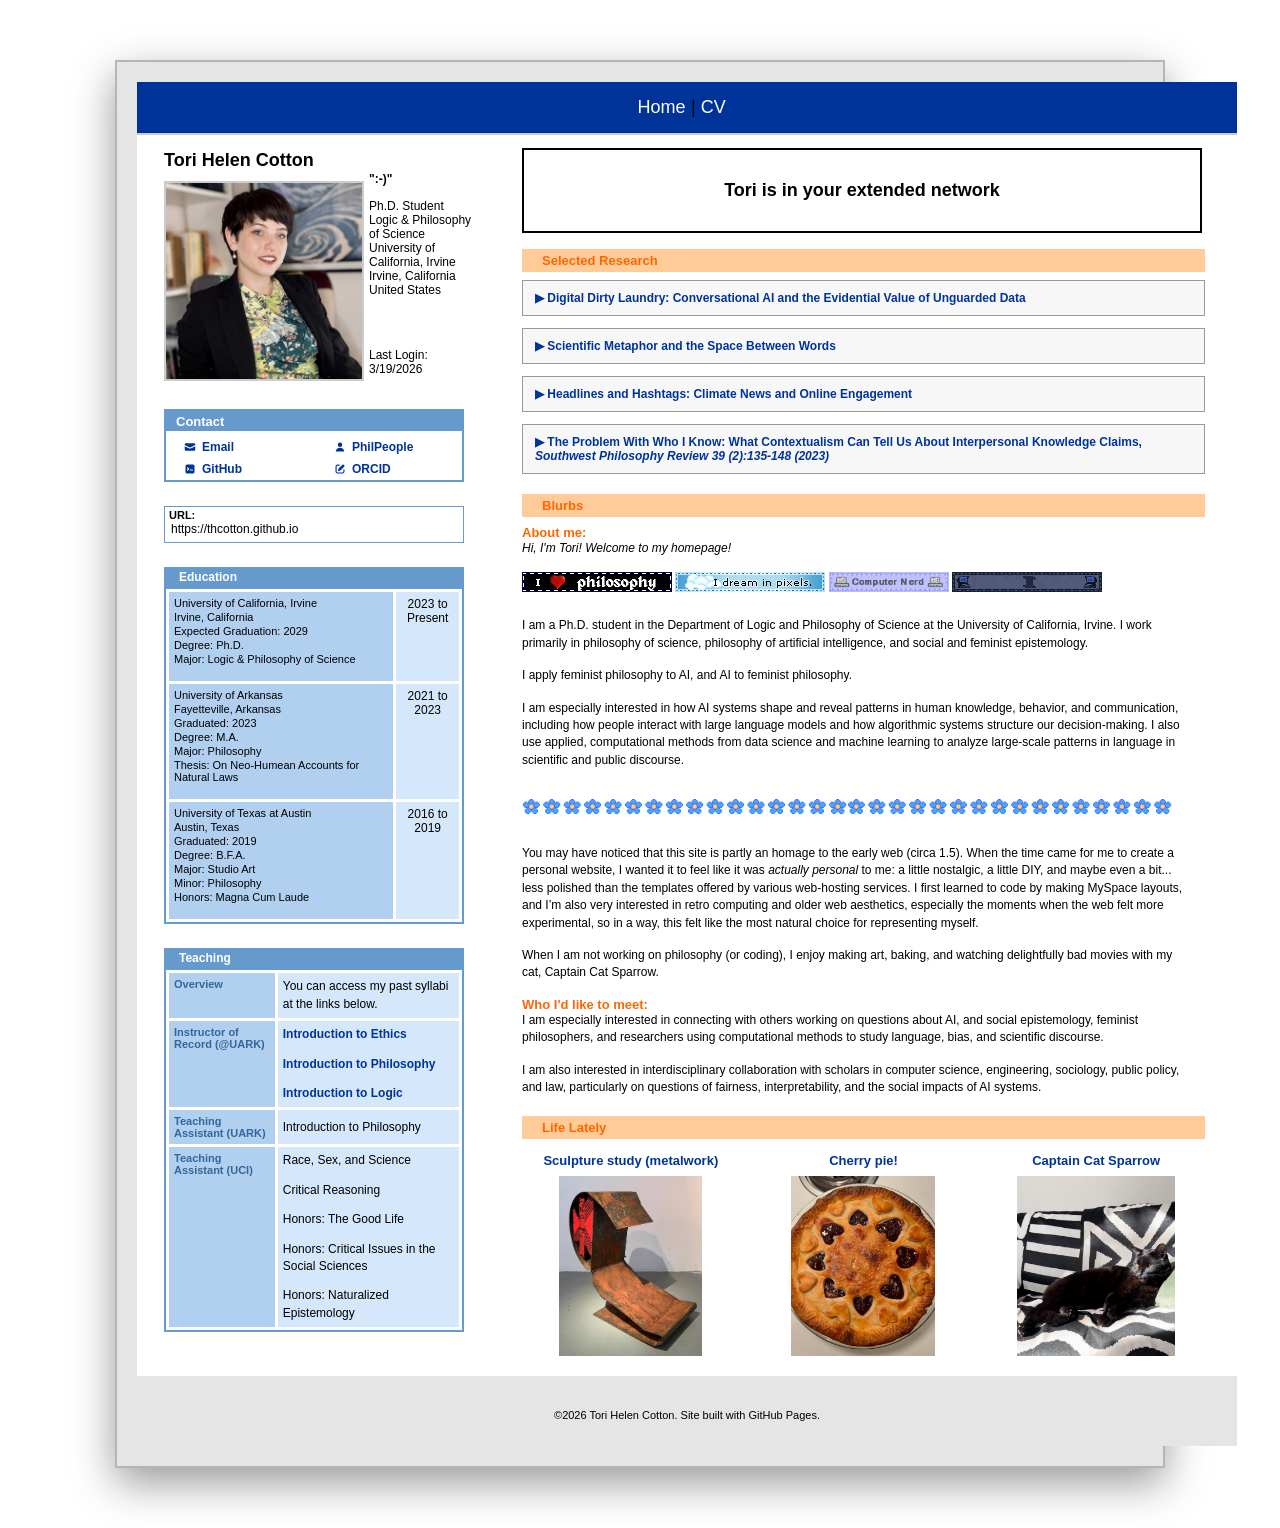
==== index.html @ a91fbf72 "xp?" ====
<!DOCTYPE html>
<html lang="en">

<head>
  <meta charset="UTF-8">
  <meta name="viewport" content="width=device-width, initial-scale=1.0">
  <meta http-equiv="X-UA-Compatible" content="ie=edge">
  <link rel="stylesheet" href="css/normalize.css">
  <link rel="stylesheet" href="css/styles.css">
  <title>Tori Helen Cotton</title>
</head>

<body>
  <div class="desktop-pad">
    <div class="master-container">

    <!-- Main Header Begins -->
    <header class="main-header">

      <nav class="navbar">
        <ul>
          <li><a href="#">Home</a></li>
          <li><a href="pictures/THCotton March 13 CV.pdf" target="_blank">CV</a></li>
        </ul>
      </nav>

    </header>
    <!-- Main Header Ends -->

    <div class="page-content-container">

      <!-- Profile Sidebar Begins -->
      <aside class="profile-sidebar">

        <header>
          <h1>Tori Helen Cotton</h1>
        </header>

        <!-- Profile Picture -->
        <div class="profile-picture-container">
          <img class="profile-pic" src="pictures/tori.jpg" alt="Profile picture of Tori Helen Cotton" width="150">

          <p class="personal-msg"><b>":-)"</b></p>

          <ul class="gender-age">
            <li>Ph.D. Student</li>
            <li>Logic & Philosophy of Science</li>
            <li>University of California, Irvine</li>
            <li>Irvine, California</li>
            <li>United States</li>
</ul>

          <ul class="last-login">
            <li>Last Login:</li>
            <li>3/19/2026</li>
          </ul>
        </div>

<!-- Contact Box -->
<section class="contact-box">
  <h2>Contact</h2>

  <div class="contact-images">
    <a class="contact-link" href="mailto:thcotton@uci.edu" aria-label="Email Tori">
      <svg xmlns="http://www.w3.org/2000/svg" viewBox="0 0 16 16" fill="currentColor" class="contact-icon">
        <path d="M2.5 3A1.5 1.5 0 0 0 1 4.5v.793c.026.009.051.02.076.032L7.674 8.51c.206.1.446.1.652 0l6.598-3.185A.755.755 0 0 1 15 5.293V4.5A1.5 1.5 0 0 0 13.5 3h-11Z" />
        <path d="M15 6.954 8.978 9.86a2.25 2.25 0 0 1-1.956 0L1 6.954V11.5A1.5 1.5 0 0 0 2.5 13h11a1.5 1.5 0 0 0 1.5-1.5V6.954Z" />
      </svg>
      <span>Email</span>
    </a>

    <a class="contact-link" href="https://philpeople.org/profiles/tori-helen-cotton" target="_blank" rel="noopener noreferrer" aria-label="PhilPeople profile">
      <svg xmlns="http://www.w3.org/2000/svg" viewBox="0 0 16 16" fill="currentColor" class="contact-icon">
        <path d="M8 8a3 3 0 1 0 0-6 3 3 0 0 0 0 6ZM12.735 14c.618 0 1.093-.561.872-1.139a6.002 6.002 0 0 0-11.215 0c-.22.578.254 1.139.872 1.139h9.47Z" />
      </svg>
      <span>PhilPeople</span>
    </a>

    <a class="contact-link" href="https://github.com/thcotton" target="_blank" rel="noopener noreferrer" aria-label="GitHub profile">
      <svg xmlns="http://www.w3.org/2000/svg" viewBox="0 0 16 16" fill="currentColor" class="contact-icon">
        <path fill-rule="evenodd" d="M2 4a2 2 0 0 1 2-2h8a2 2 0 0 1 2 2v8a2 2 0 0 1-2 2H4a2 2 0 0 1-2-2V4Zm2.22 1.97a.75.75 0 0 0 0 1.06l.97.97-.97.97a.75.75 0 1 0 1.06 1.06l1.5-1.5a.75.75 0 0 0 0-1.06l-1.5-1.5a.75.75 0 0 0-1.06 0ZM8.75 8.5a.75.75 0 0 0 0 1.5h2.5a.75.75 0 0 0 0-1.5h-2.5Z" clip-rule="evenodd" />
      </svg>
      <span>GitHub</span>
    </a>

    <a class="contact-link" href="https://orcid.org/0009-0008-4701-6081" target="_blank" rel="noopener noreferrer" aria-label="ORCID profile">
      <svg xmlns="http://www.w3.org/2000/svg" viewBox="0 0 16 16" fill="currentColor" class="contact-icon">
        <path d="M13.488 2.513a1.75 1.75 0 0 0-2.475 0L6.75 6.774a2.75 2.75 0 0 0-.596.892l-.848 2.047a.75.75 0 0 0 .98.98l2.047-.848a2.75 2.75 0 0 0 .892-.596l4.261-4.262a1.75 1.75 0 0 0 0-2.474Z" />
        <path d="M4.75 3.5c-.69 0-1.25.56-1.25 1.25v6.5c0 .69.56 1.25 1.25 1.25h6.5c.69 0 1.25-.56 1.25-1.25V9A.75.75 0 0 1 14 9v2.25A2.75 2.75 0 0 1 11.25 14h-6.5A2.75 2.75 0 0 1 2 11.25v-6.5A2.75 2.75 0 0 1 4.75 2H7a.75.75 0 0 1 0 1.5H4.75Z" />
      </svg>
      <span>ORCID</span>
    </a>
  </div>
</section>
        <!-- MySpace URL -->
        <section class="myspace-url-box">
          <h3><b>URL:</b></h3>
          <p>https://thcotton.github.io</p>
        </section>

<!-- Schools Section -->
<section class="schools">
  <table class="sidebar-table">

    <caption>
      <h2 class="sidebar-table-h2">Education</h2>
    </caption>

    <tbody>

      <tr>
        <th class="sidebar-table-header" scope="row">
          <ul>
            <li>University of California, Irvine</li>
            <li>Irvine, California</li>
            <li>Expected Graduation: 2029</li>
            <li>Degree: Ph.D.</li>
            <li>Major: Logic & Philosophy of Science</li>
          </ul>
        </th>
        <td class="sidebar-table-data">2023 to Present</td>
      </tr>

      <tr>
        <th class="sidebar-table-header" scope="row">
          <ul>
            <li>University of Arkansas</li>
            <li>Fayetteville, Arkansas</li>
            <li>Graduated: 2023</li>
            <li>Degree: M.A.</li>
            <li>Major: Philosophy</li>
            <li>Thesis: On Neo-Humean Accounts for Natural Laws</li>
          </ul>
        </th>
        <td class="sidebar-table-data">2021 to 2023</td>
      </tr>

      <tr>
        <th class="sidebar-table-header" scope="row">
          <ul>
            <li>University of Texas at Austin</li>
            <li>Austin, Texas</li>
            <li>Graduated: 2019</li>
            <li>Degree: B.F.A.</li>
            <li>Major: Studio Art</li>
            <li>Minor: Philosophy</li>
            <li>Honors: Magna Cum Laude</li>
          </ul>
        </th>
        <td class="sidebar-table-data">2016 to 2019</td>
      </tr>

    </tbody>
  </table>
</section>

<!-- Teaching Section -->
<section class="interests">
  <table class="sidebar-table">

    <caption>
      <h2 class="sidebar-table-h2">Teaching</h2>
    </caption>

    <tbody>

      <tr>
        <th class="sidebar-table-header" scope="row">Overview</th>
        <td class="sidebar-table-data">
          <p>
            You can access my past syllabi at the links below.
          </p>
        </td>
      </tr>

      <tr>
        <th class="sidebar-table-header" scope="row">Instructor of Record (@UARK)</th>
        <td class="sidebar-table-data">
          <p><a href="pictures/Ethics%20Syllabus%20Sumer%202023.pdf" target="_blank">Introduction to Ethics</a></p>
          <p><a href="pictures/Introduction%20to%20Philosophy%20Syllabus%20Summer%202022.pdf" target="_blank">Introduction to Philosophy</a></p>
          <p><a href="pictures/Logic%20Syllabus.pdf" target="_blank">Introduction to Logic</a></p>
        </td>
      </tr>

      <tr>
        <th class="sidebar-table-header" scope="row">Teaching Assistant (UARK)</th>
        <td class="sidebar-table-data">
          <p>Introduction to Philosophy</p>
        </td>
      </tr>

      <tr>
        <th class="sidebar-table-header" scope="row">Teaching Assistant (UCI)</th>
        <td class="sidebar-table-data">
          <p>Race, Sex, and Science</p>
          <p>Critical Reasoning</p>
          <p>Honors: The Good Life</p>
          <p>Honors: Critical Issues in the Social Sciences</p>
          <p>Honors: Naturalized Epistemology</p>
        </td>
      </tr>

    </tbody>
  </table>
</section>
      </aside>
      <!-- Profile Side Bar Ends -->

      <!-- Main Section -->
      <main>

        <section class="user-network">
          <header>
            <h2>Tori is in your extended network</h2>
          </header>
        </section>

<section class="blog">
  <header class="main-section-header">
    <h2 class="main-section-h2">Selected Research</h2>
  </header>

  <details>
    <summary>Digital Dirty Laundry: Conversational AI and the Evidential Value of Unguarded Data</summary>
    <p>
      Conversational AI chatbots are trained on large-scale human language data and shaped by user interaction. Drawing on standpoint epistemology, I argue that they occupy an epistemic position structurally analogous to that of insider-outsiders: marginalized persons treated as socially irrelevant, affording access to information others overlook. Chatbots’ exposure to unguarded disclosures may generate a novel evidential resource for studying patterns of human behavior, bias, and self-disclosure often filtered out by traditional methods such as surveys or interviews. However, access to this evidence is highly asymmetric. The organizations that develop these systems are positioned to collect and use these data at scale. 
    </p>
  </details>

  <details>
    <summary>Scientific Metaphor and the Space Between Words</summary>
    <p>
      Metaphors are central to scientific explanation, yet philosophers of science lack scalable methods for studying their use. This paper introduces an approach to the study of scientific metaphor that is informed by methods in natural language processing and the digital humanities. It argues that these methods can be repurposed as a philosophical tool for analyzing scientific language at scale. Using a corpus of reproductive biology articles spanning several decades and thousands of texts, the analysis draws on familiar claims from feminist philosophy of biology about gendered metaphors in descriptions of sperm and egg cells as a case study, and operationalizes these claims to track shifting patterns of linguistic association over time. The results suggest that metaphors previously identified in the literature are recoverable within this framework and that their associated patterns change in measurable ways—often through restructuring rather than disappearance. Overall, this shows how new computational methods can extend qualitative work by making large-scale patterns in metaphor use empirically tractable. 
    </p>
  </details>

  <details>
    <summary>Headlines and Hashtags: Climate News and Online Engagement</summary>
    <p>
      In our technologically saturated society, social media platforms increasingly shape public perception of urgent issues, including climate change. However, despite rising media exposure and a significant increase in climate-related disasters, public concern about climate change has not increased proportionally. Using data from over 10 million tweets and 140,000 news articles from 2016 to 2018, this study examines the relationship between media coverage and online engagement with climate change. The analysis compares the volume and sentiment of climate-related news stories with patterns in climate-related tweets. While a modest positive correlation appears between the sentiment of tweets and news articles, negative correlations emerge across most other measures. In particular, higher volumes of climate-related news coverage are associated with lower average stance and sentiment in climate-related tweets, and the average stance of tweets is negatively correlated with the sentiment of news articles. These findings suggest that increased media coverage may not foster public urgency as expected, raising questions about the role of news media in shaping public perception of politicized issues and highlighting the need for further research on the dynamics of media influence. 
    </p>
  </details>
   <details>
     <summary>The Problem With Who I Know: What Contextualism Can Tell Us About Interpersonal Knowledge Claims, <em>Southwest Philosophy Review 39 (2):135-148 (2023) </em>
</summary>
    <p>
      ‘I know his name.’ ‘I know something about him.’ ‘I know him.’ Consider how these uses of ‘know’ differ. The first two instances of know, seem to point to knowledge about something. Yet in the latter claim, the subject of the assertion is not a singular fact, but another person. I call these knowledge claims interpersonal knowledge. In the following paper, I provide an account for these interpersonal knowledge claims which employs the Conversational Contextualist view of language by synthesizing Allan Gibbard’s Norm-Expressivist account for ‘good’ with an account of knowledge based in social epistemology. Under my theory ‘knowing someone claims’ amount to endorsements of our beliefs; as such, there is no truth-apt interpersonal knowledge. What is occurring is a self-assessment of our relationship to another person, based on our non-cognitive attitude towards the fact that we should know them. Therefore interpersonal knowledge claims are self-affirmations that assert we are doing what we believe we should, in an attempt to embody our perceived relationship with another person.
    </p>
     </details>

  </section>

        <section class="blurbs">
          <header class="main-section-header">
            <h2 class="main-section-h2">Blurbs</h2>
          </header>

          <h3>About me:</h3>
        <p><em>Hi, I'm Tori! Welcome to my homepage!

        </em></p><p>
<img src="pictures/philosophy.gif" class="blinkie"> <img src="pictures/pixels.gif" class="blinkie"> <img src="pictures/nerd.gif" class="blinkie"> <img src="pictures/cogito.gif" class="blinkie"><br> </p>
    
        <p>I am a Ph.D. student in the Department of Logic and Philosophy of Science at the University of California, Irvine. I work primarily in philosophy of science, philosophy of artificial intelligence, and social and feminist epistemology.
        </p>
        <p> I apply feminist philosophy to AI, and AI to feminist philosophy.</p>
        <p>
        I am especially interested in how AI systems shape and reveal patterns in human knowledge, behavior, and communication, including how people interact with large language models and how algorithmic systems structure our decision-making. I also use applied, computational methods from data science and machine learning to analyze large-scale patterns in language in scientific and public discourse.
        </p>

    
<div class="divider">
  <img src="pictures/flowers.gif" alt="" class="divider-small">
  <img src="pictures/flowers.gif" alt="" class="divider-small">
</div>
          <p>
         You may have noticed that this site is partly an homage to the early web (circa 1.5). When the time came for me to create a personal website, I wanted it to feel like it was <i>actually personal</i> to me: a little nostalgic, a little DIY, and maybe even a bit... less polished than the templates offered by various web-hosting services. I first learned to code by making MySpace layouts, and I’m also very interested in retro computing and older web aesthetics, especially the moments when the web felt more experimental, so in a way, this felt like the most natural choice for representing myself.
        </p>

        <p>
        When I am not working on philosophy (or coding), I enjoy making art, baking, and watching delightfully bad movies with my cat, Captain Cat Sparrow.
        </p>

         <h3>Who I'd like to meet:</h3>
          <p>
          I am especially interested in connecting with others working on questions about AI, and social epistemology, feminist philosophers, and researchers using computational methods to study language, bias, and scientific discourse.
          </p>

          <p>
          I am also interested in interdisciplinary collaboration with scholars in computer science, engineering, sociology, public policy, and law, particularly on questions of fairness, interpretability, and the social impacts of AI systems.
        </p>
      
        </section>

        <section class="friends">
          <header class="main-section-header">
            <h2 class="main-section-h2">Life Lately</h2>
          </header>

          <div class="friend-pic-container">
              <figure>
              <figcaption><b>Sculpture study (metalwork)</b></figcaption>
              <img src="pictures/sculpture.png">
            </figure>
            
            <figure>
              <figcaption><b>Cherry pie!</b></figcaption>
              <img src="pictures/cherrypie2.jpg">
            </figure>
            
            <figure>
              <figcaption><b>Captain Cat Sparrow</b></figcaption>
              <img src="pictures/captainawake.jpg">
            </figure>
            
          </div>

        </section>

</main>
</div>
    <!-- Footer -->
    <footer class="footer">
   <div class="visitor-counter">
    <script type="text/javascript" src="https://www.freevisitorcounters.com/auth.php?id=e0f2114ea71b54738ea1b58b98f05e09434f6c10"></script>
    <script type="text/javascript" src="https://www.freevisitorcounters.com/en/home/counter/1521210/t/2"></script>
  </div>
      <small>©2026 Tori Helen Cotton. Site built with GitHub Pages.</small>
    </footer>
  </div>

</body>

</html>
---- css/styles.css ----
/*
========================================
Global
========================================
*/
html {
  box-sizing: border-box;
}

*, *:before, *:after {
  box-sizing: inherit;
}

body {
  font-family: verdana, arial, sans-serif, helvetica;
  font-size: 12px;
  margin: 0;
}

a {
  font-weight: bold;
  text-decoration: none;
}

a:link {
  color: #003399;
}

a:visited {
  color: #003399;
}

a:hover {
  text-decoration: underline;
  color: #cc0000;
}

h1 {
  font-size: 18px;
  font-weight: bold;
  margin-top: 15px;
  margin-bottom: 0;
}

h2 {
  font-size: 13px;
  margin: 0;
  font-weight: bold;
}

h3 {
  font-size: 12px;
}

p {
  line-height: 1.45;
}


/* ========================================
   XP Background (outer layer)
======================================== */
body {
  margin: 0;
  background-image: url("pictures/xp.jpg"); /* your XP image */
  background-size: cover;
  background-position: center;
  background-attachment: fixed;
}

/* ========================================
   Grey "desktop" layer
======================================== */
.desktop-pad {
  width: 1050px;              /* controls overall width */
  margin: 60px auto;          /* space around (shows XP) */
  background-color: #e5e5e5;  /* your original grey */
  padding: 20px;
  border: 2px solid #b5b5b5;
  box-shadow: 0 15px 40px rgba(0,0,0,0.4);
}

/*
========================================
Master Container
========================================
*/
.master-container {
  margin: 0 auto;
  width: 1100px;
  background-color: white;
}

/*
========================================
Main Header
========================================
*/
.main-header {
  display: contents;
  flex-direction: column;
  justify-content: center;
  height: 151px;
  background-color: rgb(0, 51, 153);
  color: #ffffff;
}

.main-header ul {
  list-style-type: none;
}

.main-header a:link {
  color: #ffffff;
  font-weight: normal;
}

.main-header a:visited {
  color: #ffffff;
}

/*
========================================
Search Bar
========================================
*/
.search-bar {
  display: grid;
  grid-template-columns: .25fr 1fr .25fr;
}

.search-bar form {
  justify-self: center;
  margin: 0;
}

.search-bar form [type="text"] {
  width: 180px;
}

.search-bar form [type="radio"] {
  margin-right: .33rem;
}

.search-bar ul {
  display: flex;
}

.submit-btn {
  margin: 8px;
  border: 1px solid black;
  padding: 2px 7px;
  background-color: #E0FFFF;
  font-size: 11px;
  border-color: rgb(186, 186, 186);
}

.topnav {
  padding: 0;
  margin: 8px;
}

.topnav li:first-child::after {
  content: '|';
  margin: .33rem;
}

.home {
  justify-self: start;
}

.signup {
  justify-self: end;
}

/*
========================================
Navigation Bar
========================================
*/
.navbar {
  display: flex;
  align-items: center;
  justify-content: center;
  background-color: #003399;
  padding: 15px 0;
  border-bottom: 2px solid #ccc;
}

.navbar ul {
  display: flex;
  margin: 0 auto;
  padding: 0;
  flex-wrap: wrap;
  justify-content: center;
}

.navbar li::after {
  content: '|';
  margin: .33rem;
  color: black;
  font-size: 18px;
}

.navbar li:last-child::after {
  content: '';
}
.navbar a {
  font-size: 18px;
}

.navbar a:hover {
  color: #003399;
  font-size: 18px;
}

/*
========================================
Page Content Container
========================================
*/
.page-content-container {
  display: grid;
  grid-template-columns: 340px 1fr;
  grid-column-gap: 30px;
  grid-template-areas: "sidebar main";
  padding-right: 20px;
}

/*
========================================
Profile Sidebar Column
========================================
*/
.profile-sidebar {
  grid-area: sidebar;
  margin-left: 27px;
  width: 320px;
}

.profile-sidebar ul {
  list-style-type: none;
  padding: 0;
  margin: 0;
}

/*
========================================
Profile Picture Container
========================================
*/
.profile-picture-container {
  display: grid;
  grid-template-columns: 190px 115px;
  grid-template-rows: auto;
  grid-column-gap: 15px;
  margin-bottom: 18px;
  overflow: hidden;
  align-items: start;
}

.profile-picture-container p {
  margin: 0;
}

.profile-pic {
  grid-area: 1 / 1;
  margin-top: 10px;
  margin-bottom: 10px;
  width: 200px;
  max-width: 200px;
  height: 200px;
  object-fit: cover;
  display: block;
  border: 2px solid #ccc;
}

.personal-msg {
  grid-area: 1 / 2;
  margin: 0;
}

.gender-age {
  grid-area: 1 / 2;
}

.gender-age li:first-child {
  margin-top: 28px;
}

.last-login {
  grid-area: 1 / 2;
  align-self: end;
}

.last-login li:last-child {
  margin-bottom: 15px;
}

.pics-videos {
  grid-area: 1 / 1;
  justify-self: center;
  align-self: end;
  background: rgba(255, 255, 255, 0.9);
  padding: 2px 4px;
}

/*
========================================
Contact Box
========================================
*/
.contact-box {
  border: 2px solid rgb(102, 153, 204);
  width: 300px;
  margin-bottom: 24px;
}

.contact-box h2 {
  color: white;
  background-color: rgb(102, 153, 204);
  min-height: 20px;
  padding-left: 10px;
  display: flex;
  align-items: center;
}

.contact-images {
  display: grid;
  grid-template-columns: 150px 150px;
  margin: 0;
  margin-top: 5px;
  margin-left: 10px;
  
}

.contact-images svg {
  width: 1em;
  height: 1em;
}

.contact-link {
  display: inline-flex;
  align-items: center;
  gap: 6px;
  margin: 4px 8px;
  font-size: 12px; /* matches your site */
  color: (#e5e5e5);
}

/*
========================================
MySpace URL
========================================
*/
.myspace-url-box {
  width: 300px;
  border: 1px solid rgb(102, 153, 204);
  min-height: 36px;
  margin-bottom: 24px;
}

.myspace-url-box h3,
.myspace-url-box p {
  margin: 0;
  padding: 0;
}

.myspace-url-box h3 {
  font-size: 11px;
  padding-left: 4px;
  padding-top: 2px;
}

.myspace-url-box p {
  padding-left: 6px;
  padding-bottom: 4px;
}

/*
========================================
Sidebar Table Class
========================================
*/
.sidebar-table {
  border: 2px solid rgb(102, 153, 204);
  display: table;
  border-collapse: separate;
  border-spacing: 3px;
  width: 300px;
}

.sidebar-table-h2 {
  background-color: rgb(102, 153, 204);
  color: white;
  text-align: left;
  min-height: 20px;
  padding-left: 15px;
  padding-top: 3px;
  font-size: 12px;
}

.sidebar-table-header {
  vertical-align: top;
  text-align: left;
  width: 107px;
  background-color: rgb(177, 208, 240);
  color: #336699;
  padding: 5px;
  font-weight: bold;
  font-size: 11px;
}

.sidebar-table-data {
  width: 184px;
  background-color: rgb(213, 232, 251);
  padding: 5px;
}

/*
========================================
Interests
========================================
*/
.interests p {
  margin-top: 0;
}

.interests p:only-child,
.interests p:last-child {
  margin-bottom: 0;
}

.interests table {
  margin-bottom: 13px;
}

/*
========================================
Details
========================================
*/
.details table {
  margin-bottom: 22px;
}

/*
========================================
Schools
========================================
*/
.schools .sidebar-table-header {
  width: 228px;
  color: black;
  font-weight: normal;
}

.schools {
  margin-bottom: 24px;
}

.schools .sidebar-table-data {
  width: 63px;
  text-align: center;
  vertical-align: top;
}

.schools ul {
  margin-bottom: 1em;
}

.schools li {
  margin-bottom: 2px;
}

/*
========================================
Main Column
========================================
*/
main {
  grid-area: main;
  min-width: 0;
}

/*
========================================
User Network
========================================
*/
.user-network {
  display: flex;
  justify-content: center;
  align-items: center;
  width: 100%;
  max-width: 680px;
  margin: 13px auto 0 auto;
  min-height: 85px;
  border: 2px solid black;
  padding: 10px;
  text-align: center;
}

.user-network h2 {
  font-size: 18px;
}

.divider {
  display: flex;
  justify-content: flex-start;
  gap: 0;
  margin: 30px 0 30px 0px;
}

.divider-small {
  width: 325px;
  height: auto;
  display: block;
}
/*
========================================
Blog / Selected Research
========================================
*/
.blog {
  margin-top: 16px;
  margin-left: 15px;
  margin-right: 12px;
  margin-bottom: 20px;
}

.blog > p {
  margin-top: 3px;
  margin-bottom: 12px;
}

.blog details {
  margin-bottom: 12px;
  padding: 10px 12px;
  border: 1px solid #999;
  background-color: #f7f7f7;
  width: 100%;
}

.blog summary {
  cursor: pointer;
  font-weight: bold;
  color: #003399;
  list-style: none;
}
.blog summary:hover {
  color: #cc0000;
  text-decoration: underline;
}

.blog details[open] summary {
  color: #cc0000;
}

.blog summary::-webkit-details-marker {
  display: none;
}

.blog summary::before {
  content: "▶ ";
}

.blog details[open] summary::before {
  content: "▼ ";
}

.blog details p {
  margin-top: 10px;
  margin-bottom: 0;
  line-height: 1.5;
  overflow-wrap: break-word;
}

/*
========================================
Blurbs
========================================
*/
.main-section-header {
  background-color: #ffcc99;
  padding-top: 4px;
  padding-bottom: 4px;
  margin-bottom: 8px;
}

.main-section-h2 {
  color: #FF6600;
  margin-left: 20px;
  font-size: 13px;
}

.blurbs h3 {
  margin: 0;
  color: #FF6600;
  font-size: 13px;
  margin-left: 0px;
}

.blurbs p:nth-of-type(5) {
  margin-bottom: 2em;
}

.blurbs p {
  margin: 0 12px 15px 0px;
}

.blurbs {
  margin-top: 16px;
  margin-left: 15px;
  margin-right: 12px;
  margin-bottom: 20px;
}

.friends {
  margin-left: 15px;
  margin-right: 12px;
  margin-bottom: 20px;
}
.blinkie {
  height: 20px;
  vertical-align: middle;
  margin-left: 0;
  margin-bottom: 10px;
}
/*
========================================
Friend Space
========================================
*/
.friends header {
  margin-bottom: 6px;
}

.friends p:nth-of-type(1) {
  margin-top: 0;
  margin-left: 15px;
}

.focus-highlight {
  color: #cc0000;
  font-weight: normal;
  font-size: 13px;
}

.friend-pic-container {
  display: grid;
  grid-template-columns: repeat(3, 1fr);
  gap: 15px;
}

.friend-pic-container figure {
  margin: 0px;
  padding: 0;
  text-align: center;
}

.friend-pic-container img {
  width: 100%;
  height: 180px;
  object-fit: contain;
  display: block;
  background: transparent;
  border: none;
}

.friend-pic-container figcaption {
  color: #003399;
  margin-top: 8px;
  margin-bottom: 8px; 
  font-size: 13px;
}

.friends-list-link {
  display: flex;
  justify-content: flex-end;
  margin-top: 8px;
  margin-right: 8px;
  margin-bottom: 30px;
}

.friends-list-link a {
  color: #cc0000;
}

/*
========================================
Comment Wall
========================================
*/
.comment-wall .main-section-header {
  margin-bottom: 3px;
}

.comment-wall .main-section-h2 {
  margin-bottom: 0;
}

#comment-counter {
  margin-top: 0;
  margin-left: 15px;
  margin-bottom: 3px;
}

.comment-wall table {
  margin: auto;
  margin-bottom: 5px;
  width: calc(100% - 20px);
}

.comment-wall th {
  background-color: rgb(255, 153, 51);
  width: 170px;
  padding: 5px;
  vertical-align: top;
}

.comment-wall td {
  vertical-align: top;
  background-color: rgb(249, 214, 180);
  width: auto;
  padding: 5px;
}

.comment-wall figcaption,
.comment-wall figure {
  margin: 0;
}

.comment-wall figcaption {
  margin-bottom: 1em;
}

.comment-wall figure {
  margin-bottom: 20px;
}

.comment-wall h3 {
  font-size: 13px;
  margin: 0;
  margin-bottom: 1em;
}

.comment-wall p {
  font-weight: normal;
  text-align: left;
  margin: 0;
}

#add-comment {
  text-align: right;
  margin-right: 10px;
  margin-bottom: 5px;
}

/*
========================================
Footer
========================================
*/
footer {
  display: grid;
  grid-template-rows: auto auto;
  background-color: #e5e5e5;
  padding: 12px;
  min-height: 70px;
  width: 100%;
  text-align: center;
}

footer a {
  text-decoration: underline;
  font-weight: normal;
  font-size: 11px;
}

footer ul {
  display: flex;
  flex-wrap: wrap;
  justify-content: center;
  list-style-type: none;
  padding: 0;
  margin: 0;
  gap: 6px;
}

footer li:after {
  content: ' | ';
  font-weight: normal;
}

#last:after {
  content: none;
}

footer small {
  display: block;
  text-align: center;
  font-size: 11px;
  font-weight: normal;
  margin-top: 8px;
  width: 100%;
}
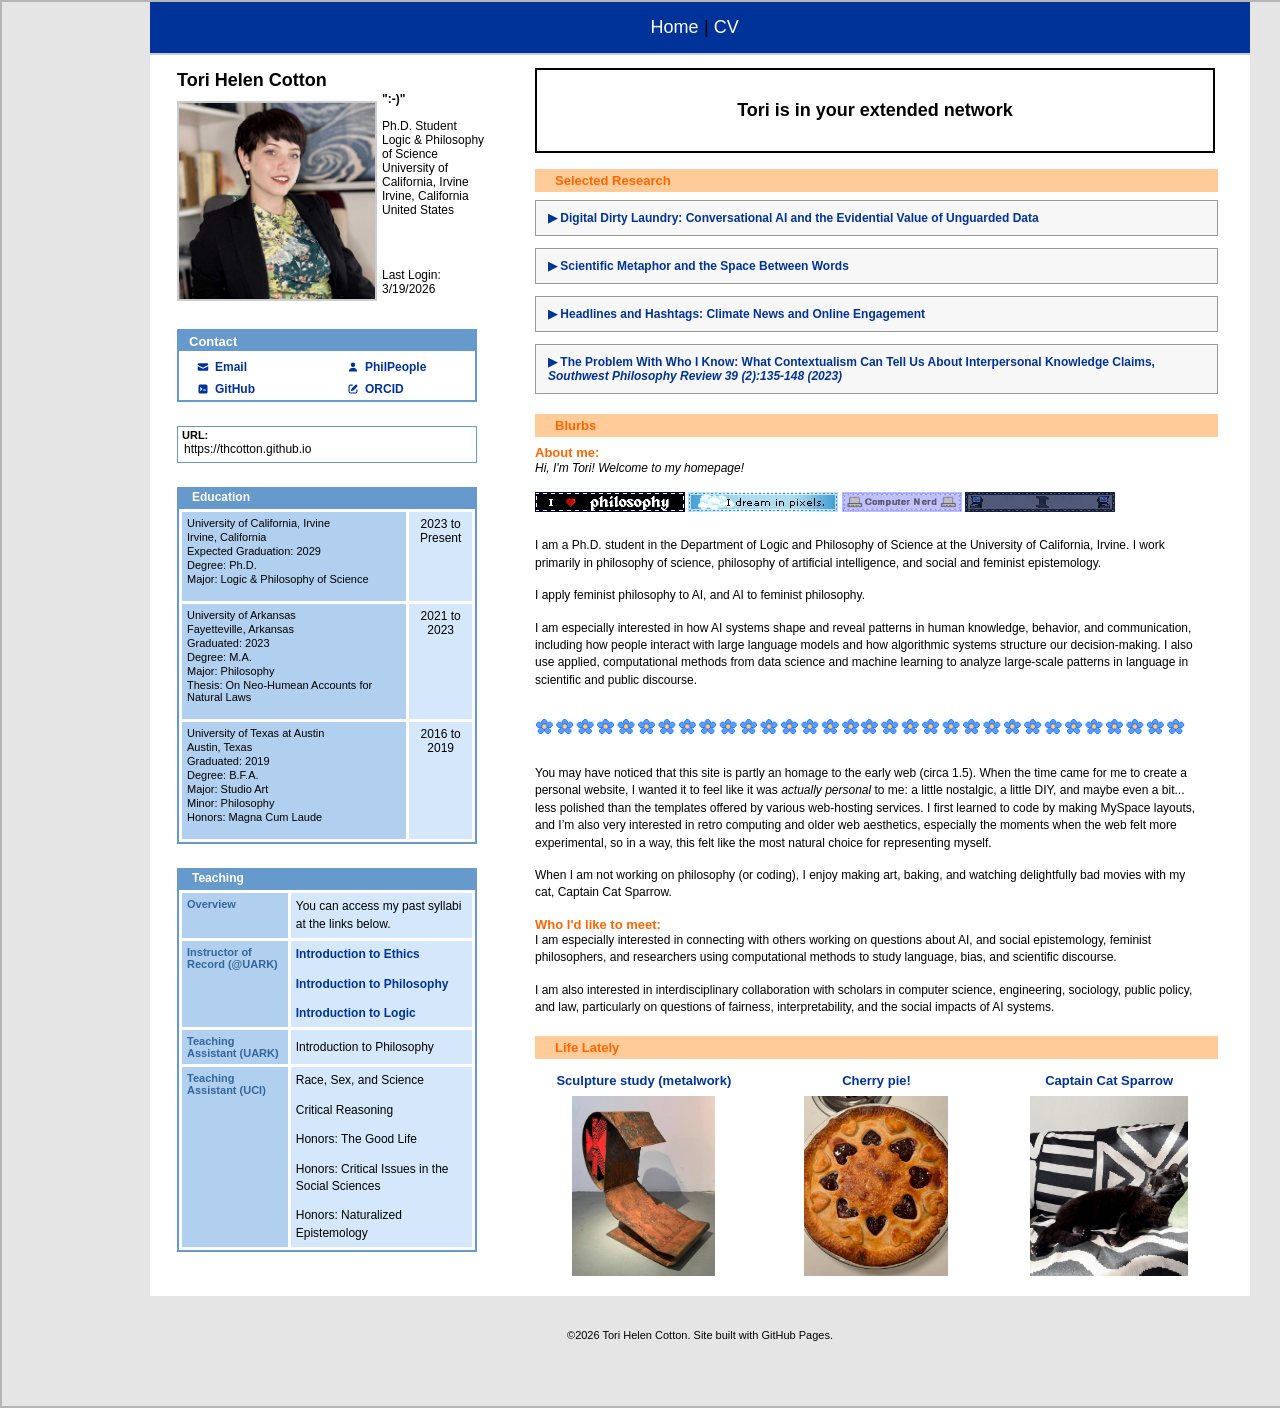
==== commit 7c01d1f8: "Update index.html" ====
--- a/index.html
+++ b/index.html
@@ -317,18 +317,19 @@
 
         </section>
 
-</main>
-</div>
+      </main>
+    </div>
+
     <!-- Footer -->
     <footer class="footer">
-   <div class="visitor-counter">
-    <script type="text/javascript" src="https://www.freevisitorcounters.com/auth.php?id=e0f2114ea71b54738ea1b58b98f05e09434f6c10"></script>
-    <script type="text/javascript" src="https://www.freevisitorcounters.com/en/home/counter/1521210/t/2"></script>
-  </div>
+      <div class="visitor-counter">
+        <script type="text/javascript" src="https://www.freevisitorcounters.com/auth.php?id=e0f2114ea71b54738ea1b58b98f05e09434f6c10"></script>
+        <script type="text/javascript" src="https://www.freevisitorcounters.com/en/home/counter/1521210/t/2"></script>
+      </div>
       <small>©2026 Tori Helen Cotton. Site built with GitHub Pages.</small>
     </footer>
+
   </div>
-
+</div>
 </body>
-
 </html>
--- a/css/styles.css
+++ b/css/styles.css
@@ -62,7 +62,7 @@
 ======================================== */
 body {
   margin: 0;
-  background-image: url("pictures/xp.jpg"); /* your XP image */
+  background-image: url("pictures/XP.jpg"); /* your XP image */
   background-size: cover;
   background-position: center;
   background-attachment: fixed;
@@ -72,12 +72,13 @@
    Grey "desktop" layer
 ======================================== */
 .desktop-pad {
-  width: 1050px;              /* controls overall width */
-  margin: 60px auto;          /* space around (shows XP) */
+  width: 1400px;              /* controls overall width */
+  min-height: 100vh;          /* stretches to bottom of viewport */
+  margin: 0px auto;          /* space around (shows XP) */
   background-color: #e5e5e5;  /* your original grey */
-  padding: 20px;
   border: 2px solid #b5b5b5;
-  box-shadow: 0 15px 40px rgba(0,0,0,0.4);
+  padding: 0 40px 40px 40px;  /* more visible grey on left/right */
+  box-shadow: 0 15px 40px rgba(0,0,0,0.35);
 }
 
 /*
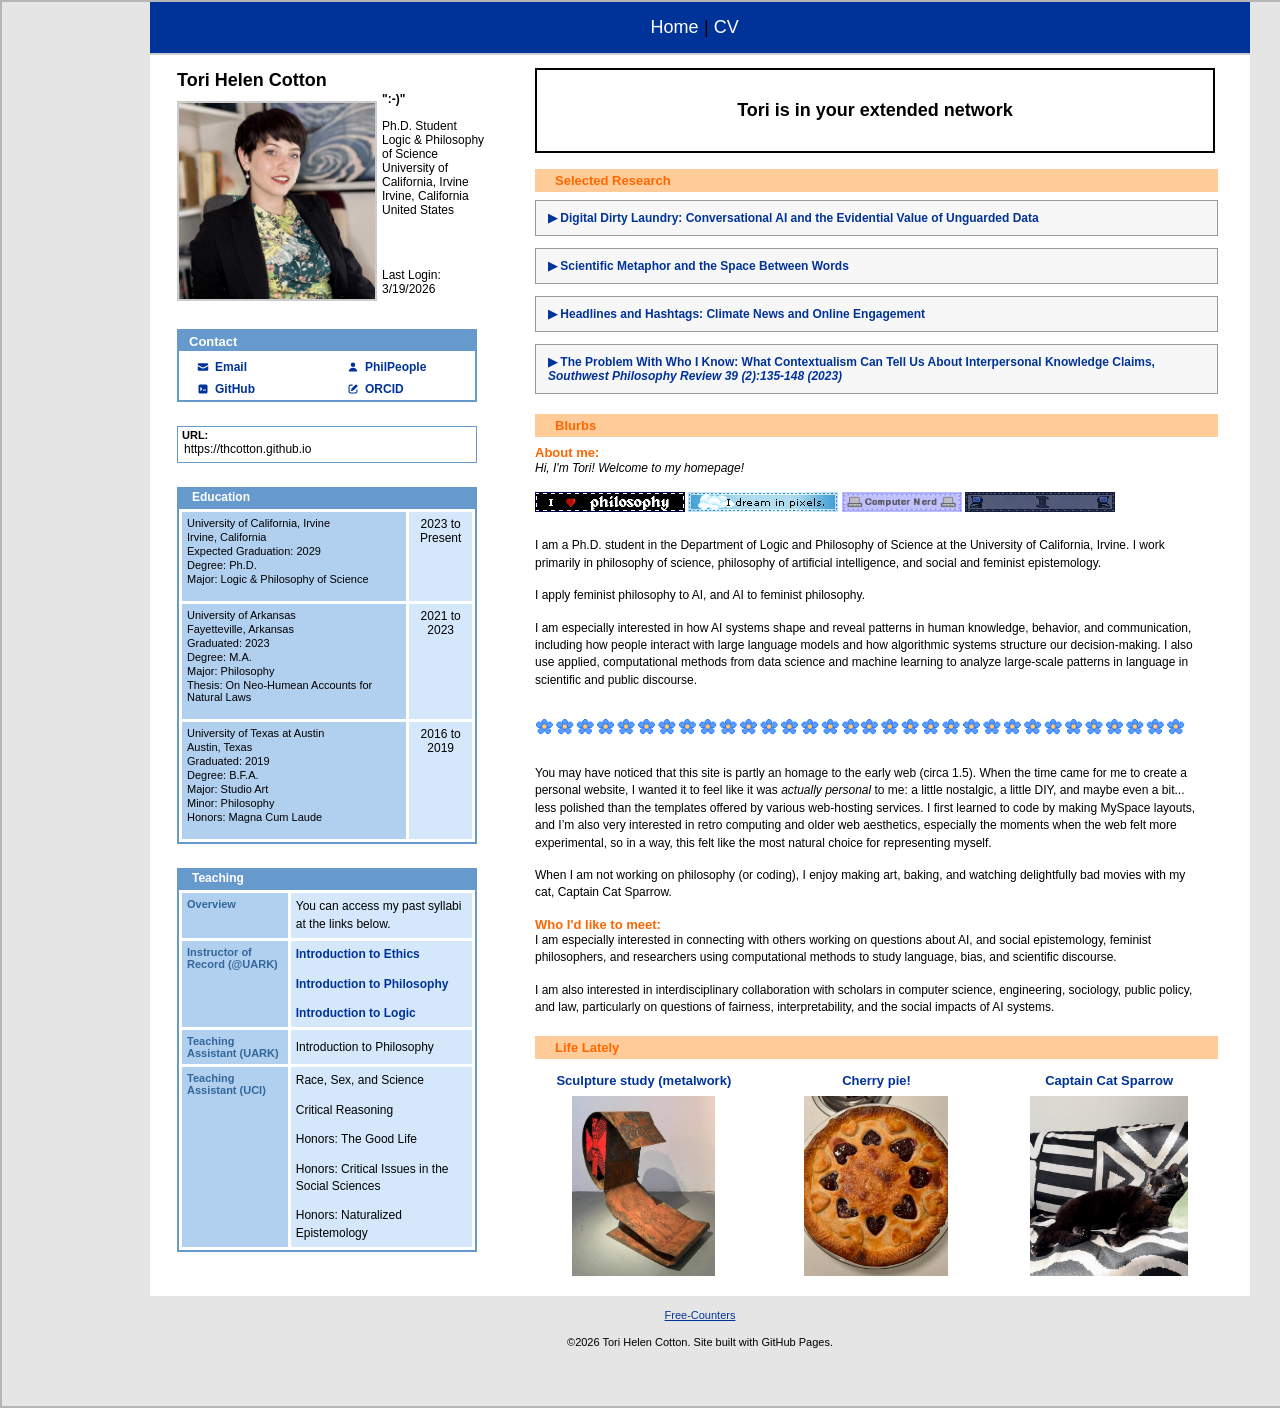
==== commit 7cfe625f: "Update index.html" ====
--- a/index.html
+++ b/index.html
@@ -323,8 +323,8 @@
     <!-- Footer -->
     <footer class="footer">
       <div class="visitor-counter">
-        <script type="text/javascript" src="https://www.freevisitorcounters.com/auth.php?id=e0f2114ea71b54738ea1b58b98f05e09434f6c10"></script>
-        <script type="text/javascript" src="https://www.freevisitorcounters.com/en/home/counter/1521210/t/2"></script>
+         <a href='https://www.free-counters.org/'>Free-Counters</a> <script type='text/javascript' src='https://www.freevisitorcounters.com/auth.php?id=22c397b10feec5d2fd26167bca43d6ca80fba830'></script>
+          <script type="text/javascript" src="https://www.freevisitorcounters.com/en/home/counter/1521233/t/2"></script>
       </div>
       <small>©2026 Tori Helen Cotton. Site built with GitHub Pages.</small>
     </footer>
--- a/css/styles.css
+++ b/css/styles.css
@@ -9,12 +9,6 @@
 
 *, *:before, *:after {
   box-sizing: inherit;
-}
-
-body {
-  font-family: verdana, arial, sans-serif, helvetica;
-  font-size: 12px;
-  margin: 0;
 }
 
 a {
@@ -61,8 +55,10 @@
    XP Background (outer layer)
 ======================================== */
 body {
-  margin: 0;
-  background-image: url("pictures/XP.jpg"); /* your XP image */
+  font-family: verdana, arial, sans-serif, helvetica;
+  font-size: 12px;
+  margin: 0;
+  background-image: url("pictures/xp.jpg");
   background-size: cover;
   background-position: center;
   background-attachment: fixed;
@@ -345,7 +341,7 @@
   gap: 6px;
   margin: 4px 8px;
   font-size: 12px; /* matches your site */
-  color: (#e5e5e5);
+  color: #e5e5e5;
 }
 
 /*
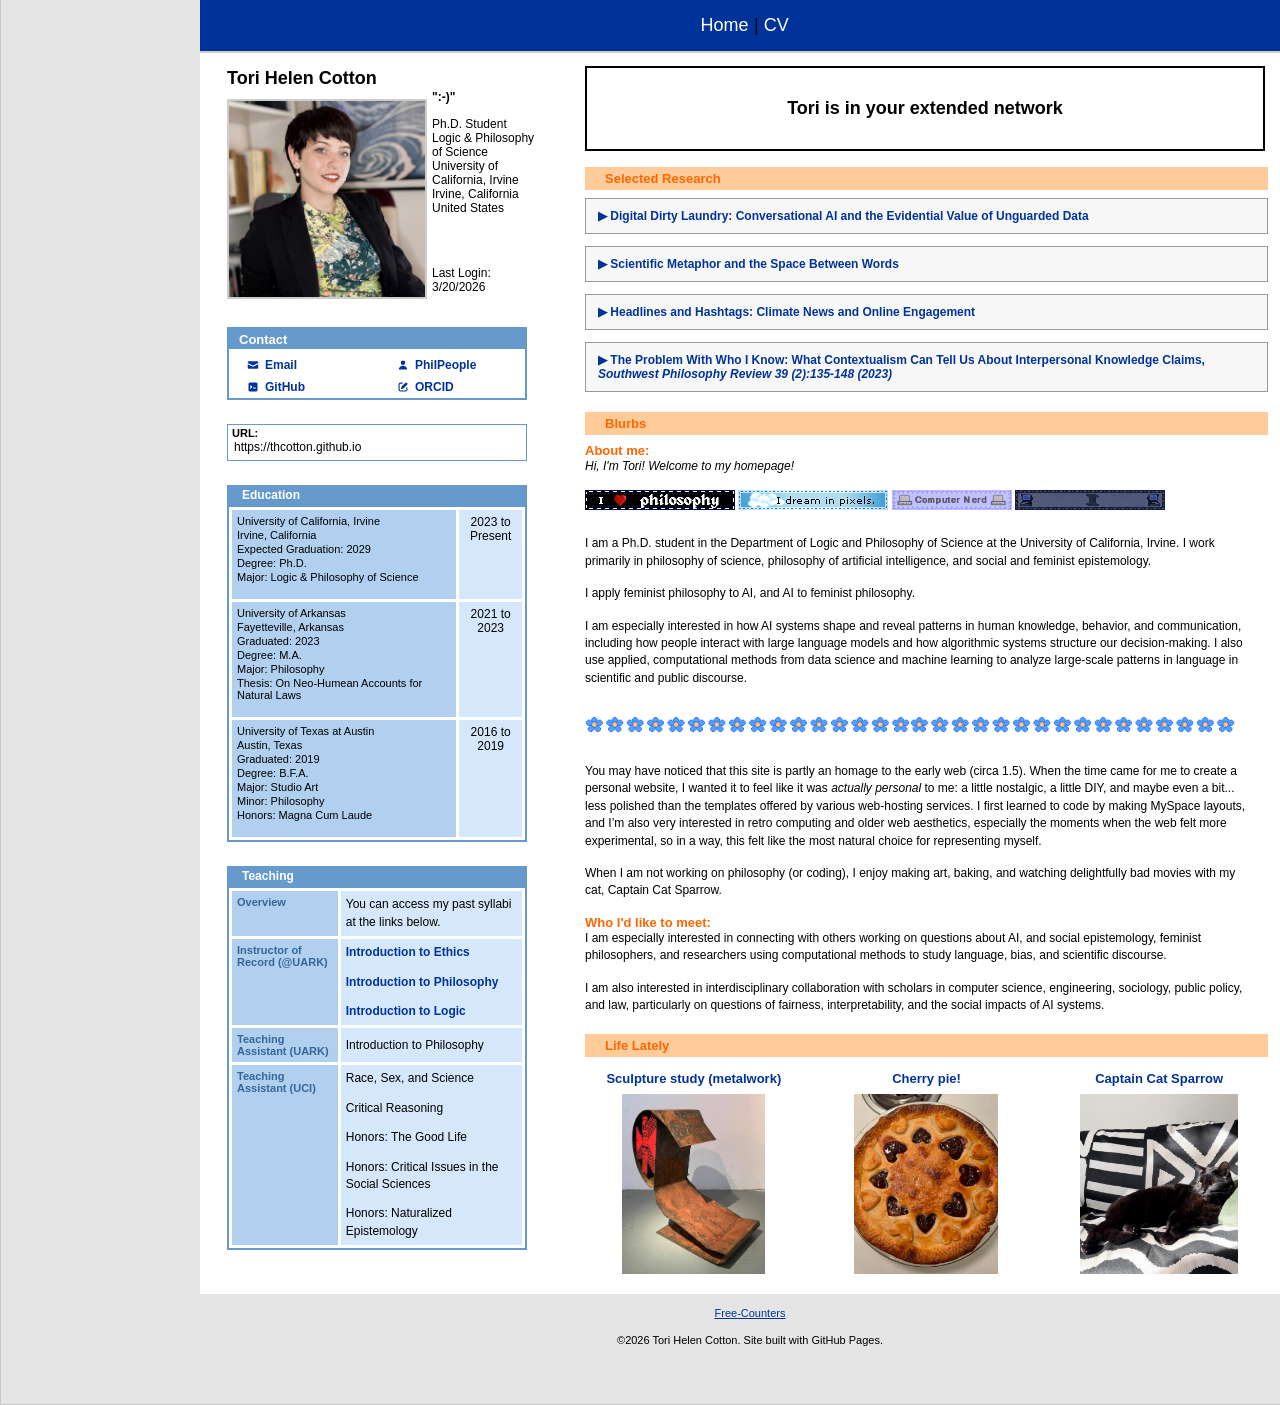
==== commit 94be66d5: "Update index.html" ====
--- a/index.html
+++ b/index.html
@@ -52,7 +52,7 @@
 
           <ul class="last-login">
             <li>Last Login:</li>
-            <li>3/19/2026</li>
+            <li>3/20/2026</li>
           </ul>
         </div>
 
--- a/css/styles.css
+++ b/css/styles.css
@@ -58,7 +58,7 @@
   font-family: verdana, arial, sans-serif, helvetica;
   font-size: 12px;
   margin: 0;
-  background-image: url("pictures/xp.jpg");
+  background-image: url("../pictures/XP.jpg");;
   background-size: cover;
   background-position: center;
   background-attachment: fixed;
@@ -68,12 +68,18 @@
    Grey "desktop" layer
 ======================================== */
 .desktop-pad {
-  width: 1400px;              /* controls overall width */
-  min-height: 100vh;          /* stretches to bottom of viewport */
-  margin: 0px auto;          /* space around (shows XP) */
-  background-color: #e5e5e5;  /* your original grey */
-  border: 2px solid #b5b5b5;
-  padding: 0 40px 40px 40px;  /* more visible grey on left/right */
+  width: 1500px;
+  min-height: 100vh;
+  margin: 0 auto;
+  background-color: #e5e5e5;
+
+  padding: 0 40px 40px 40px;
+
+  border-left: 1px solid #c8c8c8;
+  border-right: 1px solid #c8c8c8;
+  border-bottom: 1px solid #c8c8c8;
+  border-top: none;
+
   box-shadow: 0 15px 40px rgba(0,0,0,0.35);
 }
 
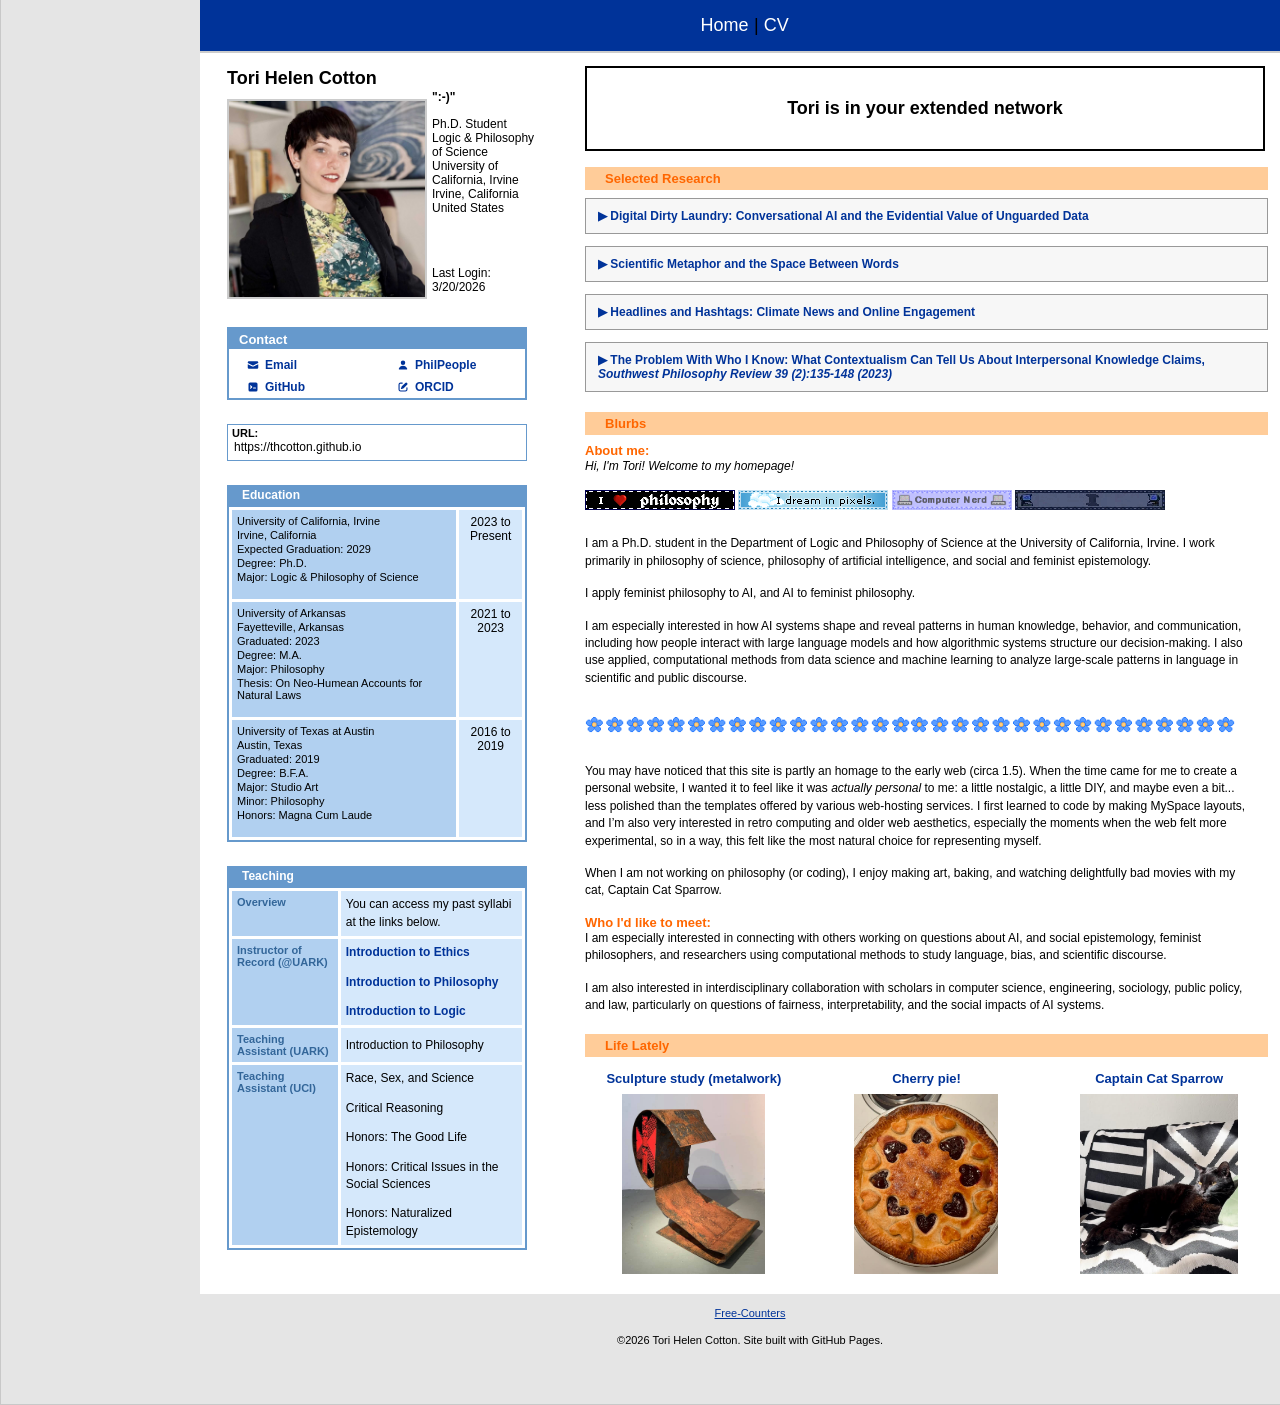
==== commit 7fe96e57: "google indexing stuff" ====
--- a/index.html
+++ b/index.html
@@ -7,7 +7,12 @@
   <meta http-equiv="X-UA-Compatible" content="ie=edge">
   <link rel="stylesheet" href="css/normalize.css">
   <link rel="stylesheet" href="css/styles.css">
-  <title>Tori Helen Cotton</title>
+  <title>Tori Helen Cotton | Philosophy of Science | AI & Feminist Epistemology</title>
+  <meta name="description" content="Tori Helen Cotton is a PhD student in Logic and Philosophy of Science at UC Irvine. Research in AI, feminist epistemology, and computational analysis of scientific language.">
+  <meta name="author" content="Tori Helen Cotton">
+  <meta property="og:title" content="Tori Helen Cotton">
+<meta property="og:description" content="PhD student in Logic and Philosophy of Science at UC Irvine. Research in AI, feminist epistemology, and computational methods.">
+<meta property="og:url" content="https://thcotton.github.io">
 </head>
 
 <body>
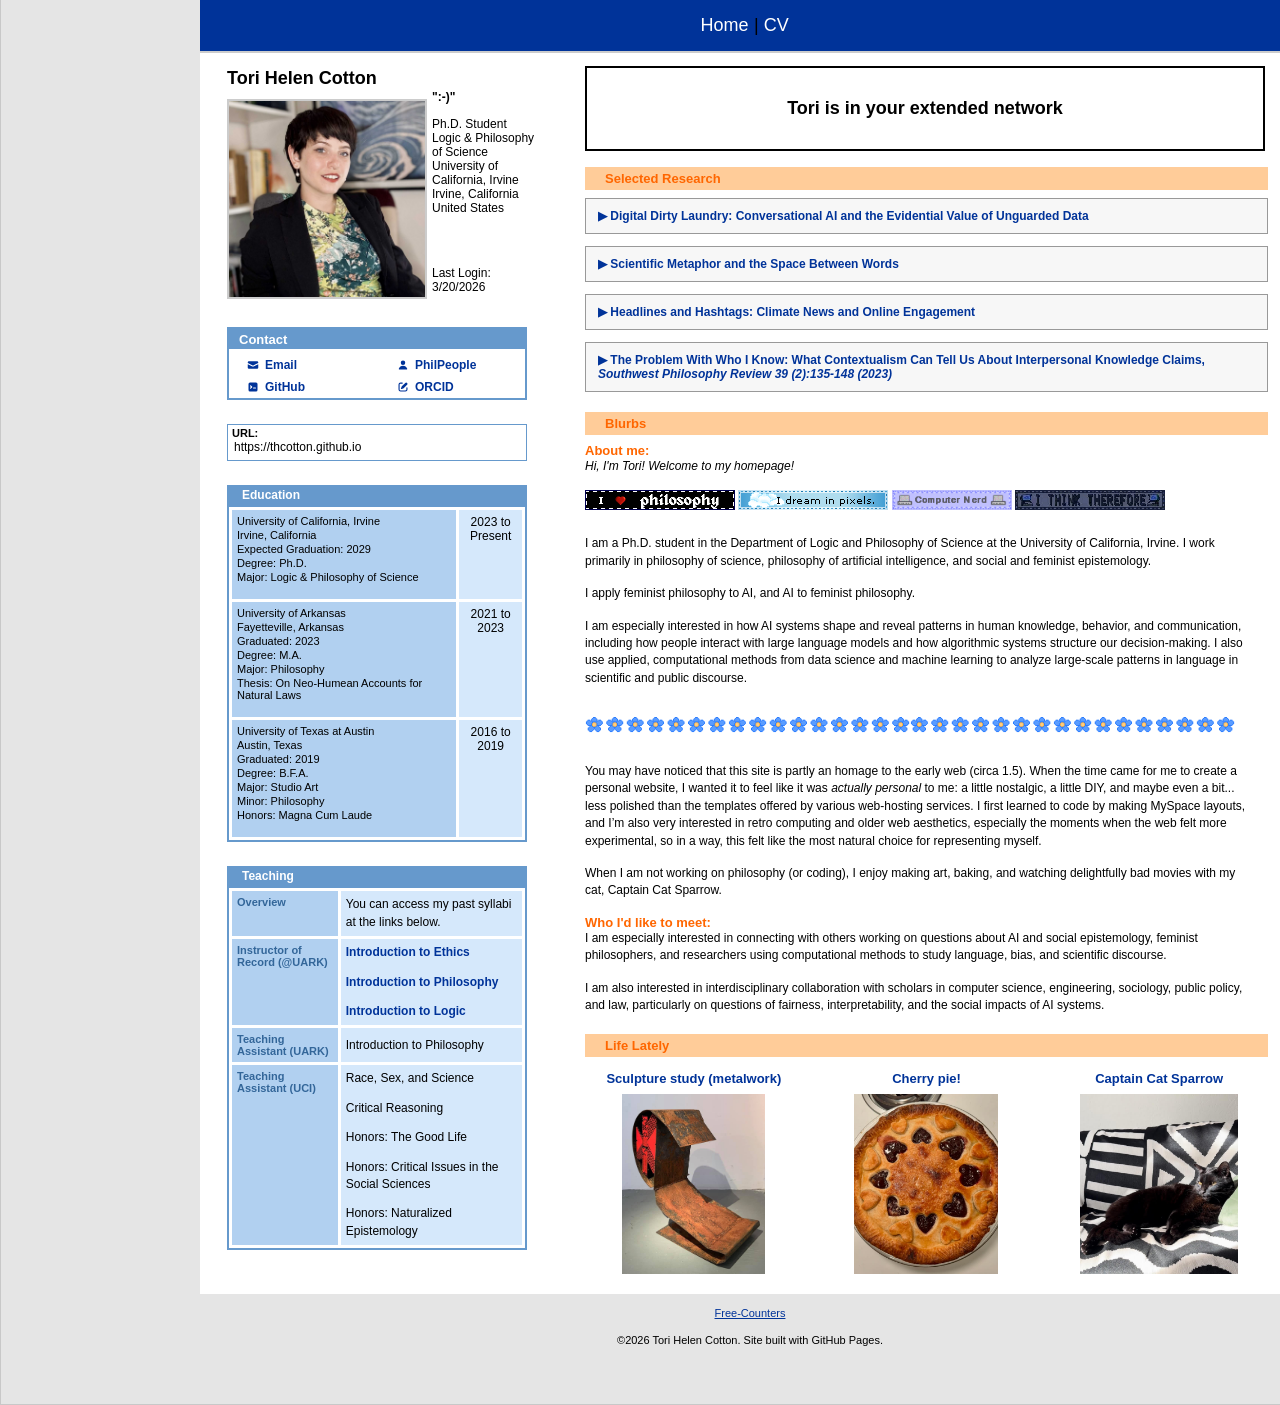
==== commit fdb2f7d3: "typo lol" ====
--- a/index.html
+++ b/index.html
@@ -288,7 +288,7 @@
 
          <h3>Who I'd like to meet:</h3>
           <p>
-          I am especially interested in connecting with others working on questions about AI, and social epistemology, feminist philosophers, and researchers using computational methods to study language, bias, and scientific discourse.
+          I am especially interested in connecting with others working on questions about AI and social epistemology, feminist philosophers, and researchers using computational methods to study language, bias, and scientific discourse.
           </p>
 
           <p>
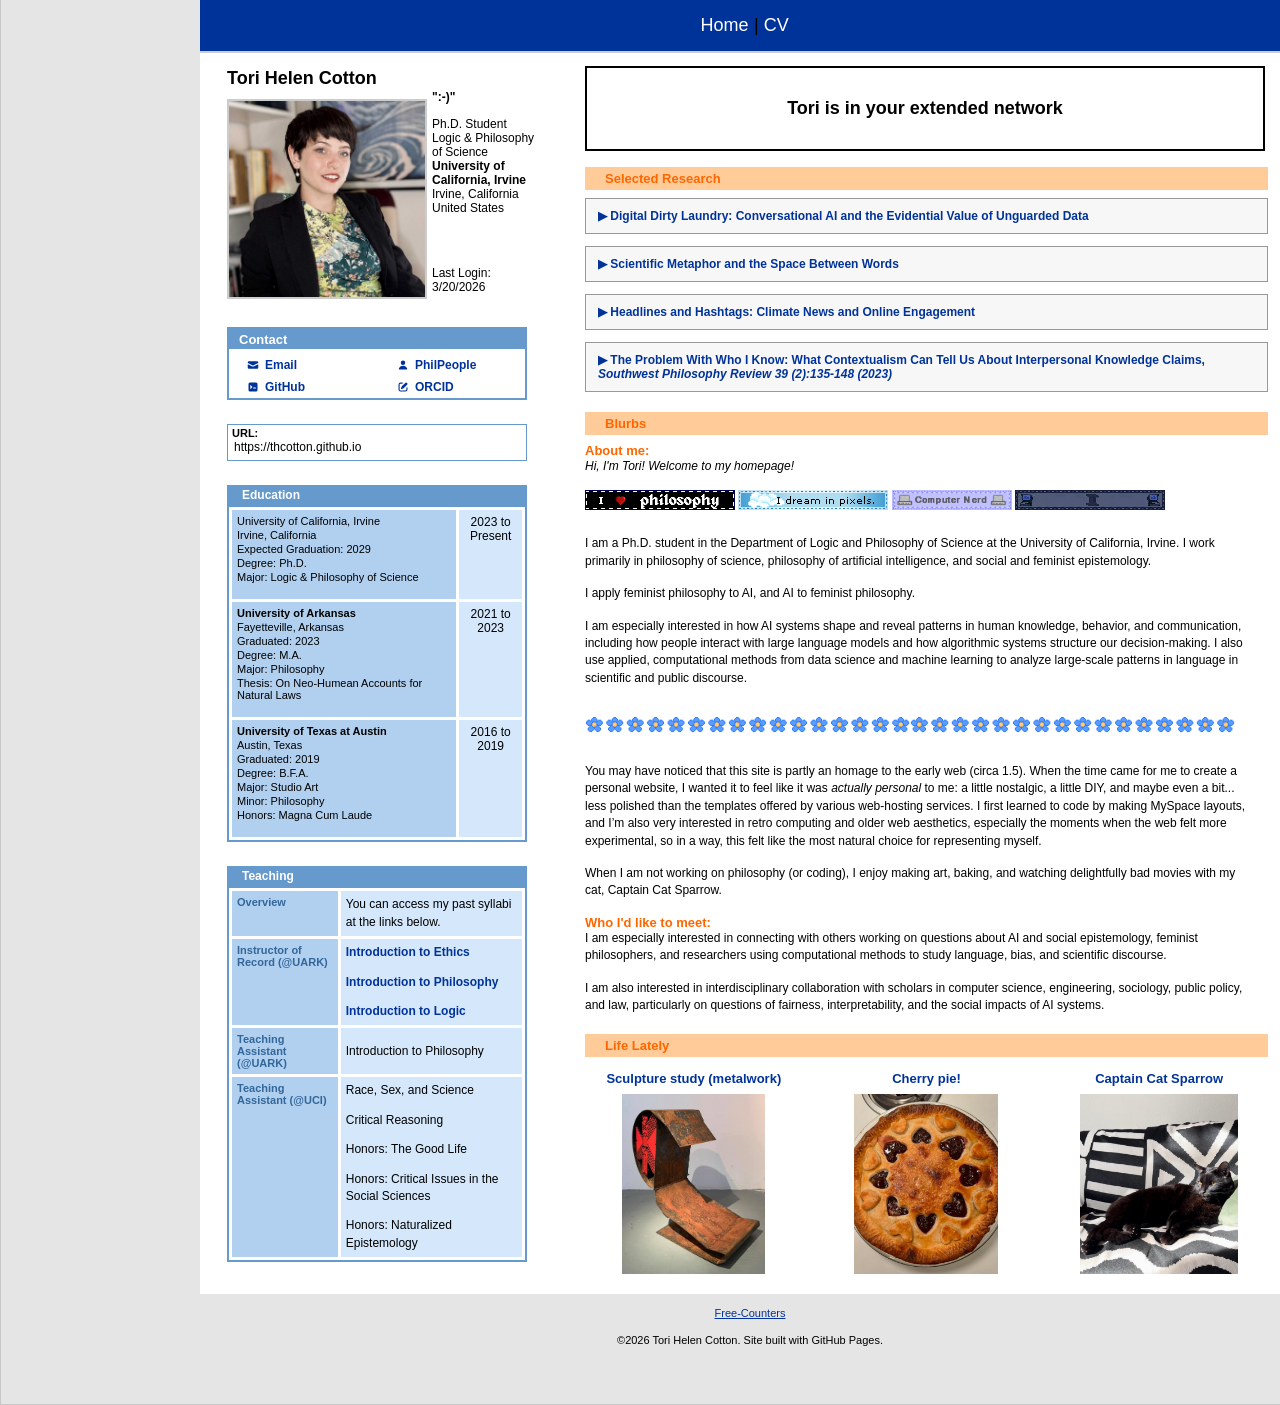
==== commit 2ed619de: "Update index.html" ====
--- a/index.html
+++ b/index.html
@@ -50,7 +50,7 @@
           <ul class="gender-age">
             <li>Ph.D. Student</li>
             <li>Logic & Philosophy of Science</li>
-            <li>University of California, Irvine</li>
+            <li><b>University of California, Irvine</b></li>
             <li>Irvine, California</li>
             <li>United States</li>
 </ul>
@@ -129,7 +129,7 @@
       <tr>
         <th class="sidebar-table-header" scope="row">
           <ul>
-            <li>University of Arkansas</li>
+            <li><b>University of Arkansas</b></li>
             <li>Fayetteville, Arkansas</li>
             <li>Graduated: 2023</li>
             <li>Degree: M.A.</li>
@@ -143,7 +143,7 @@
       <tr>
         <th class="sidebar-table-header" scope="row">
           <ul>
-            <li>University of Texas at Austin</li>
+            <li><b>University of Texas at Austin</b></li>
             <li>Austin, Texas</li>
             <li>Graduated: 2019</li>
             <li>Degree: B.F.A.</li>
@@ -188,14 +188,14 @@
       </tr>
 
       <tr>
-        <th class="sidebar-table-header" scope="row">Teaching Assistant (UARK)</th>
+        <th class="sidebar-table-header" scope="row">Teaching Assistant (@UARK)</th>
         <td class="sidebar-table-data">
           <p>Introduction to Philosophy</p>
         </td>
       </tr>
 
       <tr>
-        <th class="sidebar-table-header" scope="row">Teaching Assistant (UCI)</th>
+        <th class="sidebar-table-header" scope="row">Teaching Assistant (@UCI)</th>
         <td class="sidebar-table-data">
           <p>Race, Sex, and Science</p>
           <p>Critical Reasoning</p>
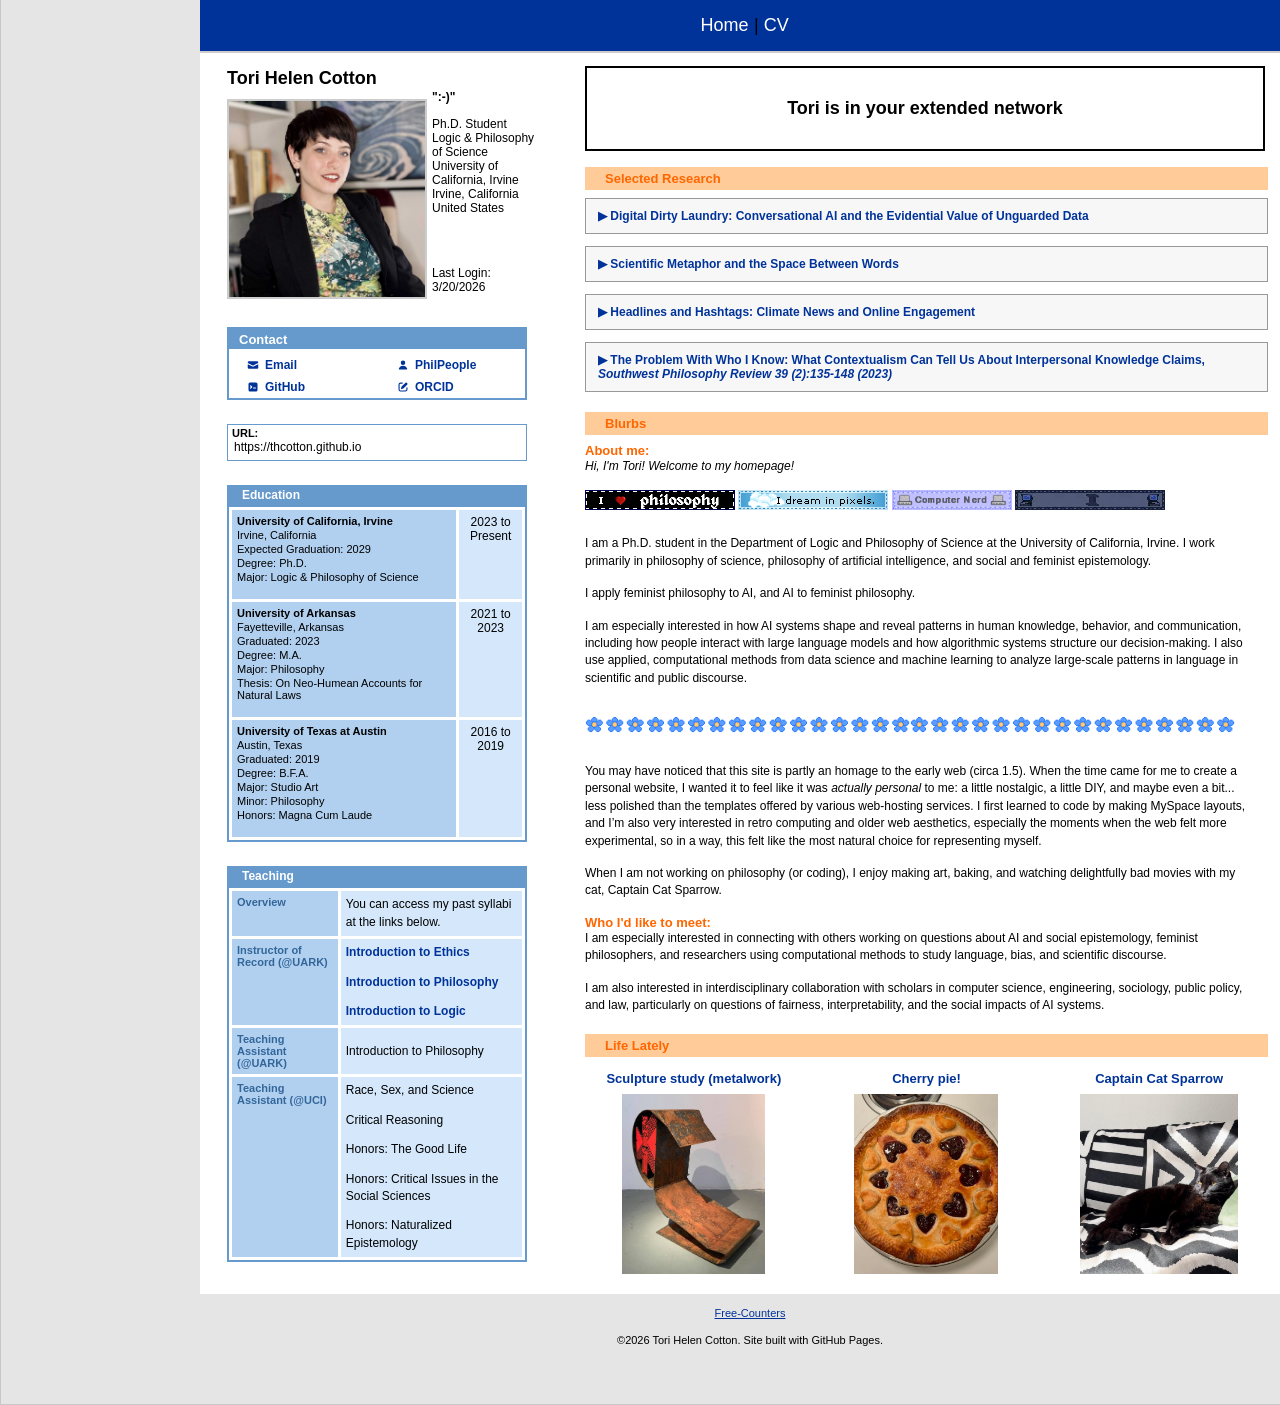
==== commit ee0f21ef: "bold the school names" ====
--- a/index.html
+++ b/index.html
@@ -50,7 +50,7 @@
           <ul class="gender-age">
             <li>Ph.D. Student</li>
             <li>Logic & Philosophy of Science</li>
-            <li><b>University of California, Irvine</b></li>
+            <li>University of California, Irvine</li>
             <li>Irvine, California</li>
             <li>United States</li>
 </ul>
@@ -116,7 +116,7 @@
       <tr>
         <th class="sidebar-table-header" scope="row">
           <ul>
-            <li>University of California, Irvine</li>
+            <li><b>University of California, Irvine</b></li>
             <li>Irvine, California</li>
             <li>Expected Graduation: 2029</li>
             <li>Degree: Ph.D.</li>
